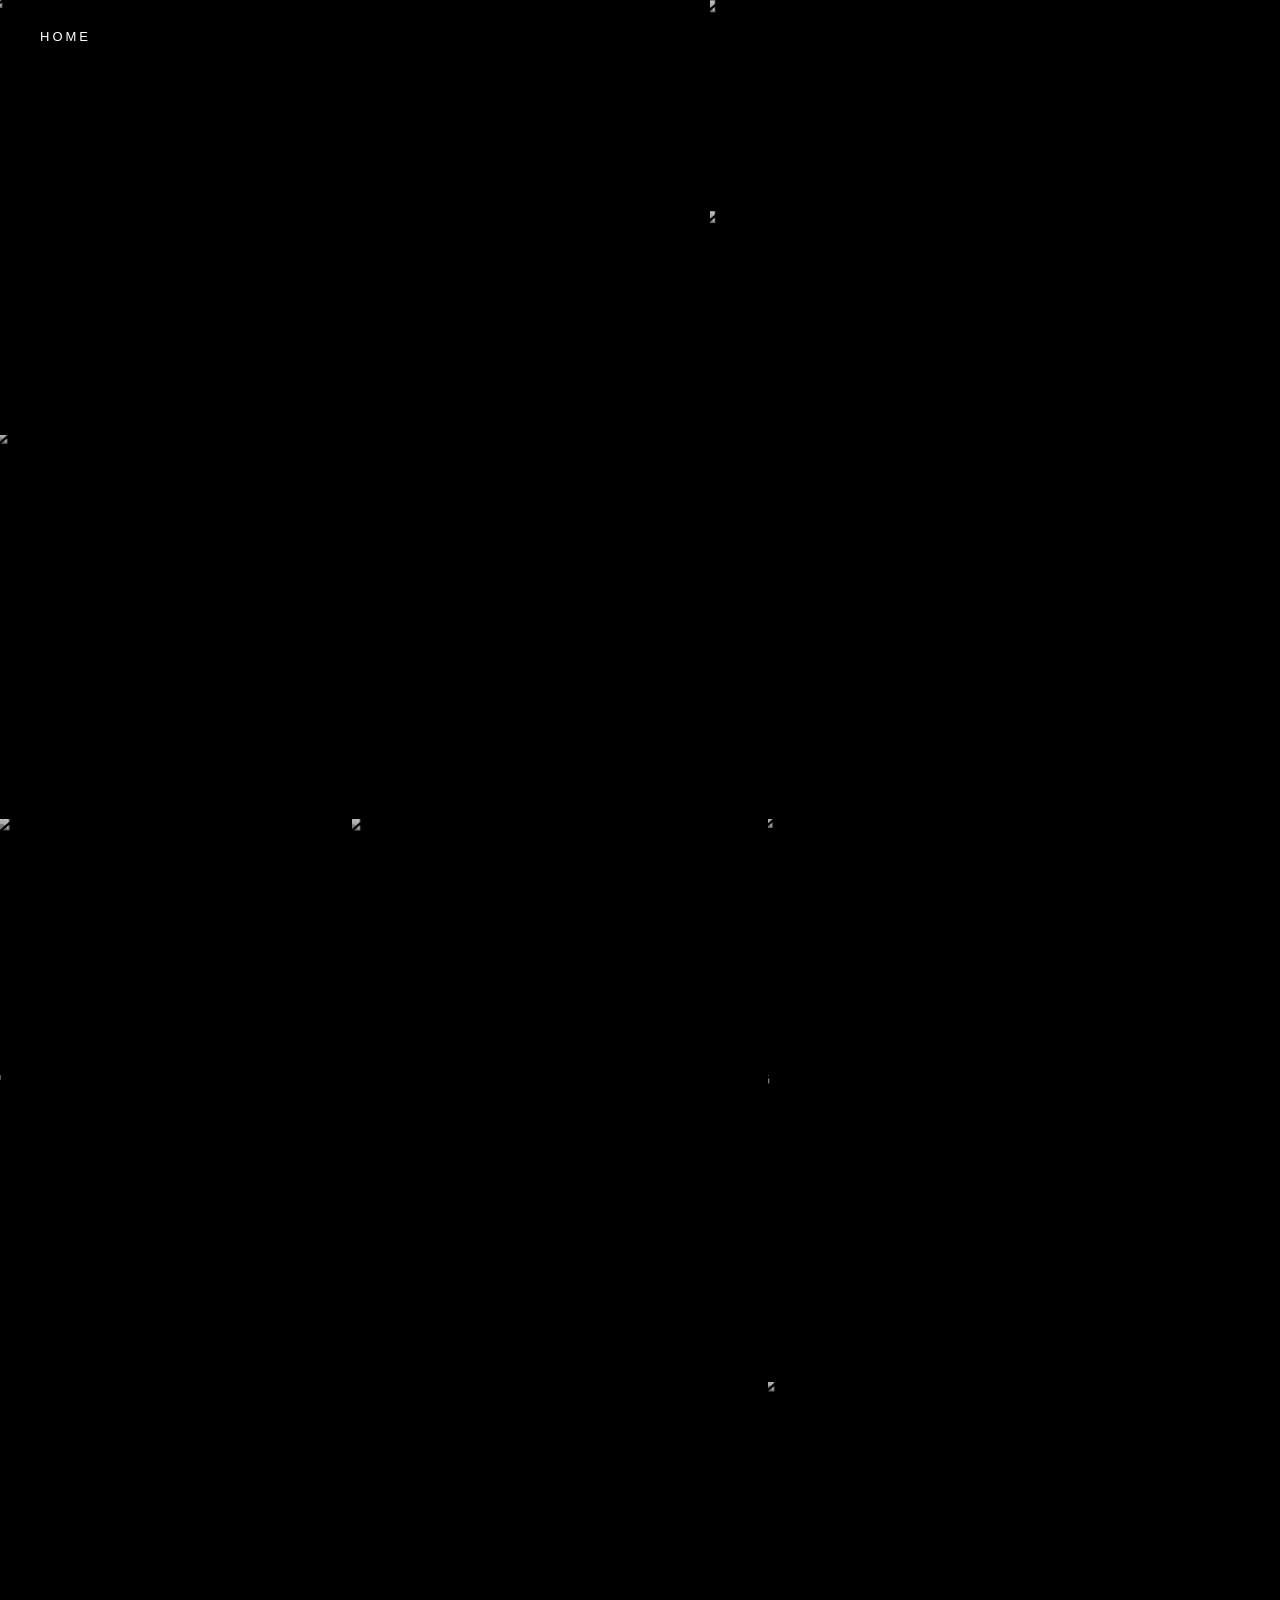
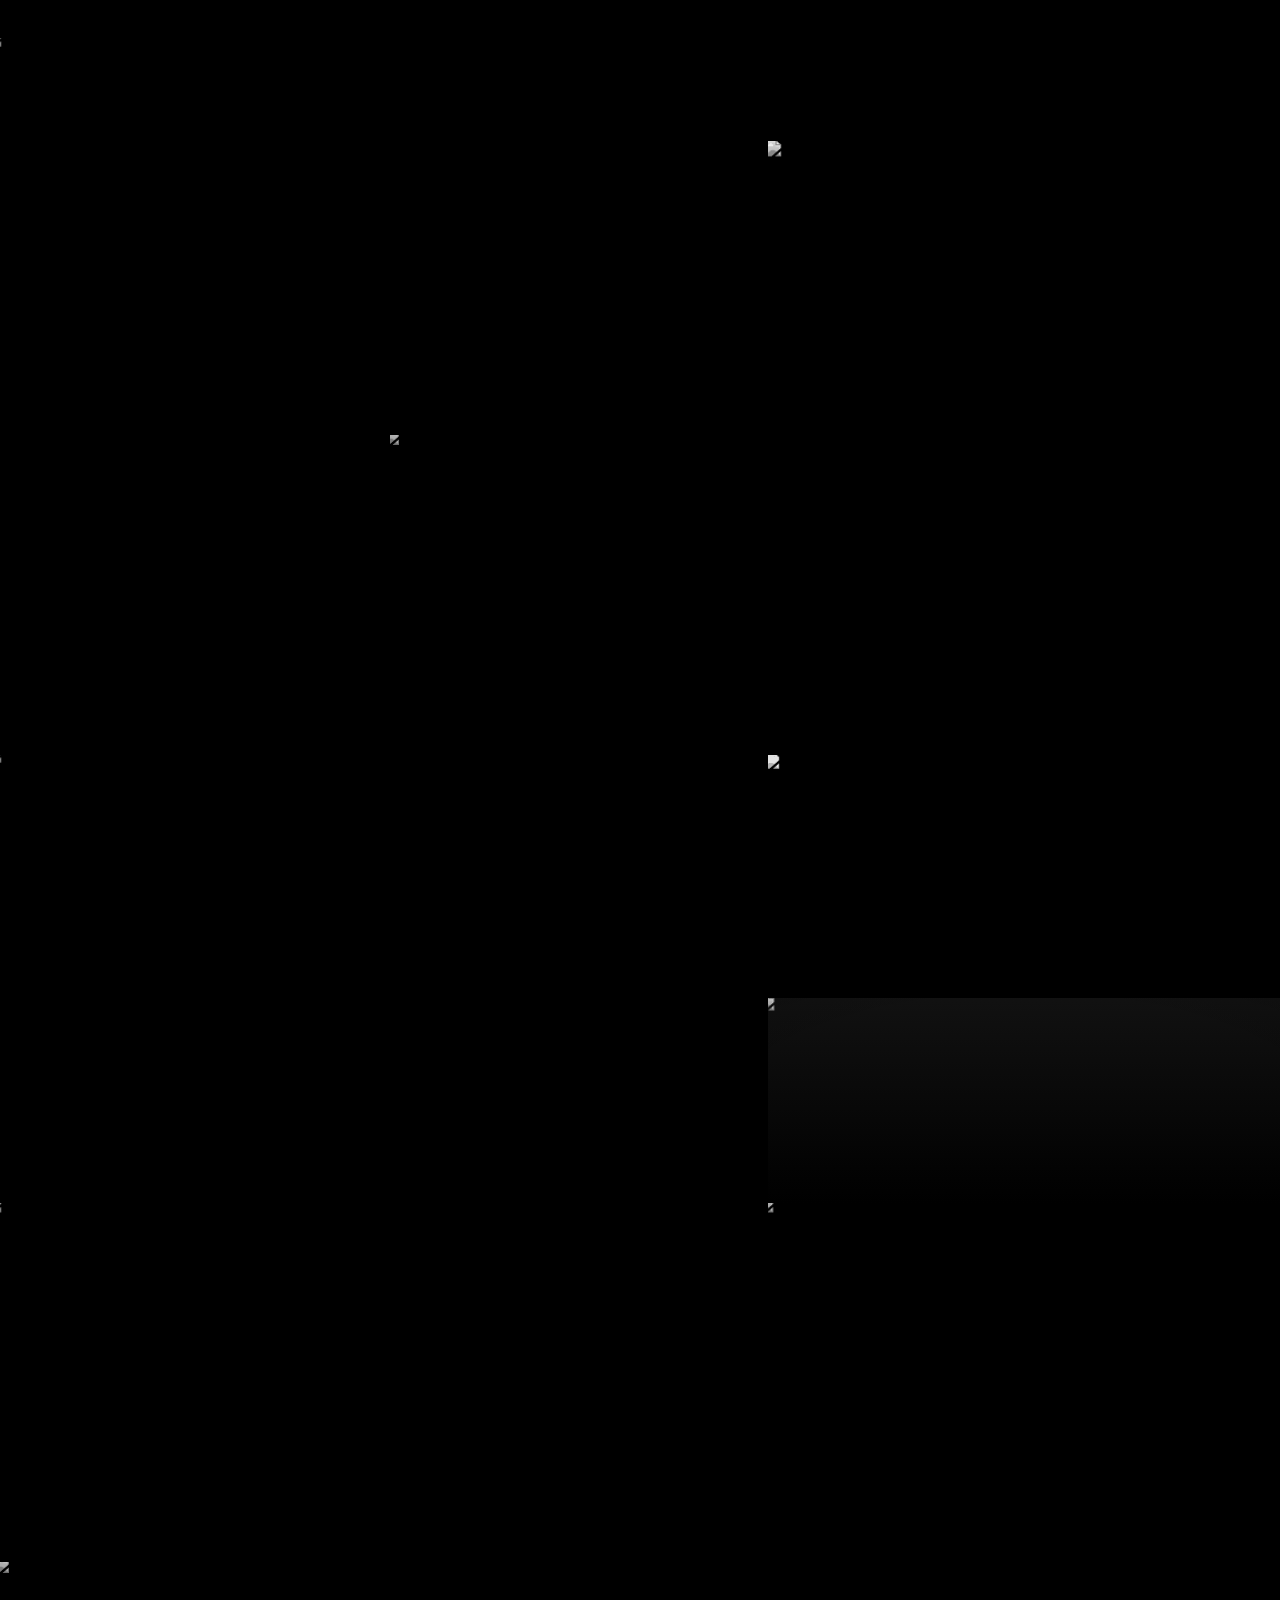
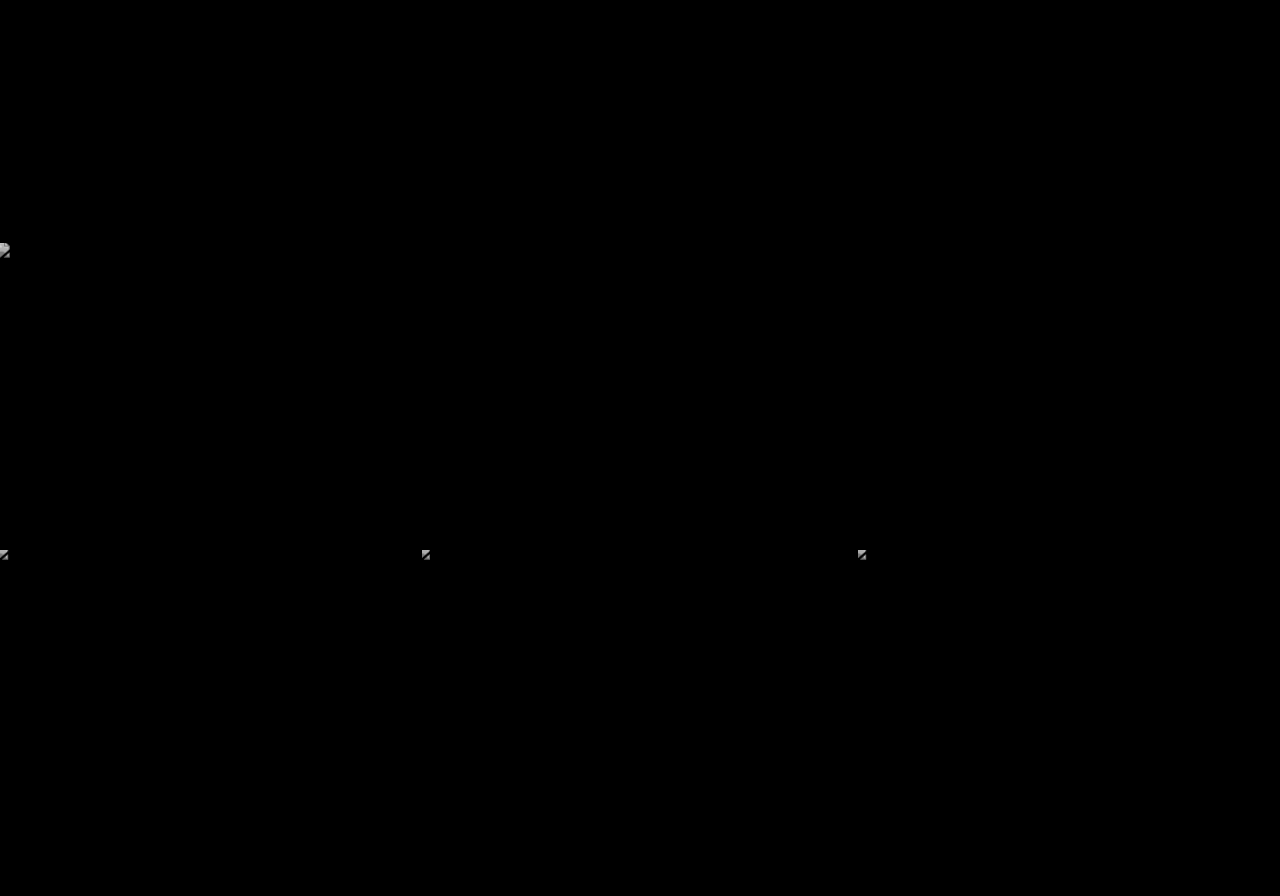
==== portfolio.html @ 078c4e45 "Add files via upload" ====
<!DOCTYPE html>
<html lang="it">

<head>

  <meta charset="UTF-8">

  <meta
    name="viewport"
    content="width=device-width, initial-scale=1.0">

  <title>Portfolio</title>

  <link
    rel="stylesheet"
    href="style.css">

</head>

<body class="portfolio fade-page">

  <!-- FADE -->

  <div class="page-fade"></div>

  <!-- LIGHT -->

  <div class="light-bloom"></div>

  <!-- BG VIDEO -->

  <video
    autoplay
    muted
    loop
    playsinline
    class="bg-ambient">

    <source
      src="bg-portfolio.mp4"
      type="video/mp4">

  </video>

  <!-- NAV -->

  <div class="nav">

    <a href="index.html">
      HOME
    </a>

  </div>

  <!-- FULLSCREEN PLAYER -->

  <div class="video-modal">

    <div class="close-video">
      ×
    </div>

    <div class="video-container">

  <iframe
    id="vimeo-player"
    src=""
    allow="autoplay; fullscreen"
    allowfullscreen>
  </iframe>

  <div class="video-credit">


  </div>

</div>
  </div>

  <!-- WALL -->

  <div class="wall">

    <!-- 01 -->

    <div
      class="video-card card-1"
      data-vimeo="1185175368">

      <img
        class="thumb"
        src="thumb5.jpg">

      <div class="overlay">

        <div class="play-btn"></div>

        <p class="title">
          MULLER I MIX GOOD
        </p>

      </div>

    </div>

    <!-- 02 -->

    <div
      class="video-card card-2"
      data-vimeo="1185164368">

      <img
        class="thumb"
        src="thumb2.jpg">

      <div class="overlay">

        <div class="play-btn"></div>

        <p class="title">
          BULGARI TBG SAGA
        </p>

      </div>

    </div>

    <!-- 03 -->

    <div
      class="video-card card-3"
      data-vimeo="1185206862">

      <img
        class="thumb"
        src="thumb9.jpg">

      <div class="overlay">

        <div class="play-btn"></div>

        <p class="title">
          CALZEDONIA LIMITED
        </p>

      </div>

    </div>

    <!-- 04 -->

    <div
      class="video-card card-4"
      data-vimeo="1185162012">

      <img
        class="thumb"
        src="thumb6.jpg">

      <div class="overlay">

        <div class="play-btn"></div>

        <p class="title">
          KINDERINI
        </p>

      </div>

    </div>

    <!-- 05 -->

    <div
      class="video-card card-5"
      data-vimeo="1185205059">

      <img
        class="thumb"
        src="thumb1.jpg">

      <div class="overlay">

        <div class="play-btn"></div>

        <p class="title">
          BULGARI OLYMPIA
        </p>

      </div>

    </div>

    <!-- 06 -->

    <div
      class="video-card card-6"
      data-vimeo="1185171024">

      <img
        class="thumb"
        src="thumb14.jpg">

      <div class="overlay">

        <div class="play-btn"></div>

        <p class="title">
          VODAFONE NETFLIX
        </p>

      </div>

    </div>

    <!-- 07 -->

    <div
      class="video-card card-7"
      data-vimeo="1185120048">

      <img
        class="thumb"
        src="thumb7.jpg">

      <div class="overlay">

        <div class="play-btn"></div>

        <p class="title">
          TOD'S YORKY
        </p>

      </div>

    </div>

    <!-- 08 -->

    <div
      class="video-card card-8"
      data-vimeo="1185173892">

      <img
        class="thumb"
        src="thumb3.jpg">

      <div class="overlay">

        <div class="play-btn"></div>

        <p class="title">
          ICE3
        </p>

      </div>

    </div>

    <!-- 09 -->

    <div
      class="video-card card-9"
      data-vimeo="1184770772">

      <img
        class="thumb"
        src="thumb11.jpg">

      <div class="overlay">

        <div class="play-btn"></div>

        <p class="title">
          BULGARI LIU WEN
        </p>

      </div>

    </div>

    <!-- 10 -->

    <div
      class="video-card card-10"
      data-vimeo="1185188072">

      <img
        class="thumb"
        src="thumb10.jpg">

      <div class="overlay">

        <div class="play-btn"></div>

        <p class="title">
          FERROLI
        </p>

      </div>

    </div>

    <!-- 11 -->

    <div
      class="video-card card-11"
      data-vimeo="1185200396">

      <img
        class="thumb"
        src="thumb4.jpg">

      <div class="overlay">

        <div class="play-btn"></div>

        <p class="title">
          LEVIS X WOOLMARK
        </p>

      </div>

    </div>
<!-- 19 -->

<div
  class="video-card card-19"
  data-vimeo="1191499614">

  <img
    class="thumb"
    src="thumb19.jpg">

  <div class="overlay">

    <div class="play-btn"></div>

    <p class="title">
      LAVAZZA ROLAND GARROS
    </p>

  </div>

</div>
    <!-- 12 -->

    <div
      class="video-card card-12"
      data-vimeo="1185202696">

      <img
        class="thumb"
        src="thumb15.jpg">

      <div class="overlay">

        <div class="play-btn"></div>

        <p class="title">
          BIRRA MORETTI SICILIANA
        </p>

      </div>

    </div>

    <!-- 13 -->

    <div
      class="video-card card-13"
      data-vimeo="1185194768">

      <img
        class="thumb"
        src="thumb12.jpg">

      <div class="overlay">

        <div class="play-btn"></div>

        <p class="title">
          VODAFONE RESIDENTIAL
        </p>

      </div>

    </div>

    <!-- 14 -->

    <div
      class="video-card card-14"
      data-vimeo="1189698431">

      <img
        class="thumb"
        src="thumb8.jpg">

      <div class="overlay">

        <div class="play-btn"></div>

        <p class="title">
          NONNO NANNI ROBIOLA
        </p>

      </div>

    </div>

    <!-- 15 -->

    <div
      class="video-card card-15"
      data-vimeo="1185191646">

      <img
        class="thumb"
        src="thumb13.jpg">

      <div class="overlay">

        <div class="play-btn"></div>

        <p class="title">
          SKY EURO 2020
        </p>

      </div>

    </div>

    <!-- 16 -->

    <div
      class="video-card card-16"
      data-vimeo="1185209198">

      <img
        class="thumb"
        src="thumb16.jpg">

      <div class="overlay">

        <div class="play-btn"></div>

        <p class="title">
          VODAFONE BUSINESS
        </p>

      </div>

    </div>

    <!-- 17 -->

<div
  class="video-card card-17"
  data-vimeo="1185211191">

  <img
    class="thumb"
    src="thumb17.jpg">

  <div class="overlay">

    <div class="play-btn"></div>

    <p class="title">
      VODAFONE ITALIAN SUMMER
    </p>

  </div>

</div>

<!-- 18 -->

<div
  class="video-card card-18"
  data-vimeo="1191221382">

  <img
    class="thumb"
    src="thumb18.jpg">

  <div class="overlay">

    <div class="play-btn"></div>

    <p class="title">
      LAVAZZA DOLCEVITA
    </p>

  </div>

</div>

<!-- 20 -->

<div
  class="video-card card-20"
  data-vimeo="1200092415">

  <img
    class="thumb"
    src="thumb26.jpg">

  <div class="overlay">

    <div class="play-btn"></div>

    <p class="title">
      VODAFONE BUSINESS ATTIVITÀ
    </p>

  </div>

</div>

<!-- 21 -->

<div
  class="video-card card-21"
  data-vimeo="1200087025">

  <img
    class="thumb"
    src="thumb21.jpg">

  <div class="overlay">

    <div class="play-btn"></div>

    <p class="title">
      TOD'S MANIFESTO
    </p>

  </div>

</div>

<!-- 22 -->

<div
  class="video-card card-22"
  data-vimeo="1200085600">

  <img
    class="thumb"
    src="thumb22.jpg">

  <div class="overlay">

    <div class="play-btn"></div>

    <p class="title">
      DELICHOC CLASSIC
    </p>

  </div>

</div>

<!-- 23 -->

<div
  class="video-card card-23"
  data-vimeo="1200077693">

  <img
    class="thumb"
    src="thumb23.jpg">

  <div class="overlay">

    <div class="play-btn"></div>

    <p class="title">
      VIVA FOREVER
    </p>

  </div>

</div>

<!-- 24 -->

<div
  class="video-card card-24"
  data-vimeo="1200073229">

  <img
    class="thumb"
    src="thumb20.jpg">

  <div class="overlay">

    <div class="play-btn"></div>

    <p class="title">
      FERRARELLE ALLELUIA
    </p>

  </div>

</div>

<!-- 25 -->

<div
  class="video-card card-25"
  data-vimeo="1200088442">

  <img
    class="thumb"
    src="thumb25.jpg">

  <div class="overlay">

    <div class="play-btn"></div>

    <p class="title">
      CARREFOUR PLAYMOBIL
    </p>

  </div>

</div>

<!-- 26 -->

<div
  class="video-card card-26"
  data-vimeo="1200081562">

  <img
    class="thumb"
    src="thumb24.jpg">

  <div class="overlay">

    <div class="play-btn"></div>

    <p class="title">
      SUPRADYN DIFESE 50+
    </p>

  </div>

</div>

<!-- 27 -->

<div
  class="video-card card-27"
  data-vimeo="1200079544">

  <img
    class="thumb"
    src="thumb27.jpg">

  <div class="overlay">

    <div class="play-btn"></div>

    <p class="title">
      EHRMANN GRAND DESSERT
    </p>

  </div>

</div>

</div>
  <script>

    document.addEventListener('mousemove', e => {

      document.documentElement.style.setProperty(
        '--x',
        e.clientX + 'px'
      );

      document.documentElement.style.setProperty(
        '--y',
        e.clientY + 'px'
      );

    });

    const cards =
      document.querySelectorAll('.video-card[data-vimeo]');

    const modal =
      document.querySelector('.video-modal');

    const iframe =
      document.getElementById('vimeo-player');

    const closeBtn =
      document.querySelector('.close-video');
    
      const credit =
  document.querySelector('.video-credit');

    cards.forEach(card => {
card.addEventListener('touchstart', () => {

  cards.forEach(c =>
    c.classList.remove('active')
  );

  card.classList.add('active');

});
      card.addEventListener('click', () => {

        const id =
          card.dataset.vimeo;
          
 credit.classList.remove('credit-black');
  if(id === '1185175368'){

credit.innerHTML = `   DIRECTOR: FEDERICO MAZZARISI<br>
  AGENCY: RED<br>
  PRODUCTION: AKITA
  `;

}

if(id === '1185164368'){

credit.innerHTML = `   DIRECTOR: LORENZO CISI<br>
  AGENCY: ATOMO MANAGEMENT<br>
  PRODUCTION: ATOMO MANAGEMENT
  `;

}

if(id === '1185206862'){

credit.innerHTML = `   PRODUCTION: CALZEDONIA
  `;

}

if(id === '1185162012'){

credit.innerHTML = `   DIRECTOR: BEN LIAM JONES<br>
  AGENCY: PUBLIREGIA<br>
  PRODUCTION: AKITA
  `;

}

if(id === '1185205059'){
credit.classList.add('credit-black');
credit.innerHTML = `   DIRECTOR: BRUNO + NICO<br>
  AGENCY: ATOMO MANAGEMENT<br>
  PRODUCTION: ATOMO MANAGEMENT
  `;

}

if(id === '1185171024'){

credit.innerHTML = `   DIRECTOR: CARLO ARTURO SIGON<br>
  AGENCY: M&C SAATCHI<br>
  PRODUCTION: AKITA
  `;

}

if(id === '1185120048'){
credit.classList.add('credit-black');
credit.innerHTML = `   DIRECTOR: CESARE CICARDINI<br>
  PRODUCTION: TWIN STUDIO
  `;

}

if(id === '1185173892'){

credit.innerHTML = `   DIRECTOR: ROBERTO BATTAGLIA<br>
  AGENCY: BATTAGLIA CAMPORA CREATIVE STUDIO
  `;

}

if(id === '1184770772'){

credit.innerHTML = `   DIRECTOR: BRUNO + NICO<br>
  AGENCY: ATOMO MANAGEMENT<br>
  PRODUCTION: ATOMO MANAGEMENT
  `;

}

if(id === '1185188072'){

credit.innerHTML = `   DIRECTOR: ALESSIO FAVA<br>
  AGENCY: DLVBBDO<br>
  PRODUCTION: FILMASTER
  `;

}

if(id === '1185200396'){

credit.innerHTML = `   AGENCY: ATOMO MANAGEMENT<br>
  PRODUCTION: ATOMO MANAGEMENT
  `;

}

if(id === '1191499614'){

credit.innerHTML = `   AGENCY: FREEDA MEDIA
  `;

}

if(id === '1185202696'){

credit.innerHTML = `   DIRECTOR: VESA MANNINEN<br>
  AGENCY: ARMANDO TESTA<br>
  PRODUCTION: THE FAMILY
  `;

}

if(id === '1185194768'){

credit.innerHTML = `   DIRECTOR: TOMMASO BERTÈ<br>
  AGENCY: DLV BBDO<br>
  PRODUCTION: AKITA
  `;

}

if(id === '1189698431'){

credit.innerHTML = `   DIRECTOR: ES POIRE<br>
  AGENCY: RED<br>
  PRODUCTION: HAIBUN
  `;

}

if(id === '1185191646'){
credit.classList.add('credit-black');
credit.innerHTML = `   DIRECTOR: LUCA LUCINI<br>
  AGENCY: SKY<br>
  PRODUCTION: AKITA
  `;

}

if(id === '1185209198'){

credit.innerHTML = `   DIRECTOR: JACOPO CARAPELLI<br>
  AGENCY: WPP<br>
  PRODUCTION: FILMASTER
  `;

}

if(id === '1185211191'){

credit.innerHTML = `   DIRECTOR: CARLO ARTURO SIGON<br>
  AGENCY: M&C SAATCHI<br>
  PRODUCTION: AKITA
  `;

}

if(id === '1191221382'){

credit.innerHTML = `   AGENCY: FREEDA MEDIA
  `;

}

if(id === '1200092415'){

credit.innerHTML = `   DIRECTOR: CARLO A. SIGON<br>
  AGENCY: MCSAATCHI<br>
  PRODUCTION: AKITA FILM
  `;

}

if(id === '1200087025'){
credit.classList.add('credit-black');
credit.innerHTML = `   AGENCY: FREEDA MEDIA
  `;

}

if(id === '1200085600'){

credit.innerHTML = `   PRODUCTION: 360FX
  `;

}

if(id === '1200077693'){

credit.innerHTML = `   DIRECTOR: GIADA CEOTTO<br>
  PRODUCTION: 360FX
  `;

}

if(id === '1200081562'){

credit.innerHTML = `   DIRECTOR: VITTORIO BONAFFINI<br>
  PRODUCTION: GOENLANDIA GROUP
  `;

}

if(id === '1200088442'){

credit.innerHTML = `   PRODUCTION: AKITA
  `;

}

if(id === '1200073229'){

credit.innerHTML = `   DIRECTOR: GIUSEPPE CAPOTONDI<br>
  AGENCY: LEO BURNETT<br>
  PRODUCTION: THINK CATTLEYA
  `;

}

if(id === '1200079544'){

credit.innerHTML = `   DIRECTOR: PAOLO TONOLI<br>
  AGENCY: SERVICEPLAN CAMPAIGN 3<br>
  PRODUCTION: IT'S US
  `;

}


        iframe.src =
          `https://player.vimeo.com/video/${id}?autoplay=1&autopause=0&muted=0&title=0&byline=0&portrait=0&controls=1`;

        modal.classList.add('active');

credit.classList.add('show');

setTimeout(() => {

  credit.classList.remove('show');

}, 4500);

document.body.style.overflow =
  'hidden';

      });

    });

    closeBtn.addEventListener('click', () => {

      modal.classList.remove('active');

      iframe.src = '';

      document.body.style.overflow = '';

    });

    document.addEventListener('keydown', e => {

      if(e.key === 'Escape'){

        modal.classList.remove('active');

        iframe.src = '';

        document.body.style.overflow = '';

      }

    });

    /* PAGE FADE */

    const fade =
      document.querySelector('.page-fade');

    const links =
      document.querySelectorAll('a[href]');

    links.forEach(link => {

      link.addEventListener('click', e => {

        const href =
          link.getAttribute('href');

        if(
          href.startsWith('#') ||
          href.startsWith('mailto:') ||
          href.startsWith('http')
        ){
          return;
        }

        e.preventDefault();

        fade.classList.add('active');

        setTimeout(() => {

          window.location.href = href;

        }, 220);

      });

    });

  </script>

</body>

</html>
---- style.css ----
*{
  margin:0;
  padding:0;
  box-sizing:border-box;
}

html,
body{
  width:100%;
  overflow-x:hidden;
  background:#000;
  font-family:Helvetica,Arial,sans-serif;
  color:#fff;
}

/* ================================================= */
/* PAGE TRANSITION */
/* ================================================= */

.page-fade{
  position:fixed;
  inset:0;

  background:rgba(0,0,0,.18);

  backdrop-filter:blur(12px);

  z-index:999999;

  pointer-events:none;

  opacity:0;
  visibility:hidden;

  transition:
    opacity .42s cubic-bezier(.7,0,.3,1),
    visibility .42s ease,
    backdrop-filter .42s ease;
}

.page-fade.active{

  opacity:1;

  visibility:visible;

  backdrop-filter:blur(18px);
}

.fade-page{
  animation:
    fadePageIn .7s cubic-bezier(.16,.84,.24,1);
}

@keyframes fadePageIn{

  0%{
    opacity:0;
    filter:blur(8px);
  }

  100%{
    opacity:1;
    filter:blur(0);
  }

}

/* ================================================= */
/* HOME */
/* ================================================= */

body.home{
  width:100vw;
  height:100vh;
  overflow:hidden;
  background:#000;
}

.home-video{
  position:fixed;
  inset:0;

  width:100%;
  height:100%;

  object-fit:cover;

  z-index:0;
}

.home-overlay{
  position:fixed;
  inset:0;

  background:rgba(0,0,0,.08);

  z-index:1;
}

.sound-toggle{

  position:fixed;

  bottom:28px;
  left:34px;

  z-index:30;

  background:#000;

  color:#fff;

  font-size:13px;

  letter-spacing:3px;

  text-transform:uppercase;

  padding:2px 4px 1px 6px;

  cursor:pointer;

  user-select:none;

  transition:
    background .22s ease,
    color .22s ease;
}

.sound-toggle:hover{

  background:#fff;

  color:#000;
}

/* ================================================= */
/* MENU */
/* ================================================= */

.home-menu{
  position:fixed;

  top:40px;
  right:50px;

  z-index:20;

  display:flex;
  gap:30px;
}

.home-menu a{

  color:#fff;

  text-decoration:none;

  font-size:13px;

  letter-spacing:3px;

  text-transform:uppercase;

  opacity:.92;

  background:#000;

  padding:
    2px 4px 1px 6px;

  line-height:1;

  display:flex;
  align-items:center;
  justify-content:center;

  transition:
    background .22s ease,
    color .22s ease,
    opacity .22s ease,
    transform .22s ease;
}

.home-menu a:hover{

  opacity:1;

  background:#fff;

  color:#000;
}

/* ================================================= */
/* PORTFOLIO */
/* ================================================= */

body.portfolio{
  background:#000;
  overflow-x:hidden;
}

/* ================================================= */
/* BACKGROUND */
/* ================================================= */

.bg-ambient{
  position:fixed;
  inset:0;

  width:100%;
  height:100%;

  object-fit:cover;

  opacity:.18;

  filter:
    brightness(.35)
    saturate(.7);

  z-index:0;

  pointer-events:none;
}

.light-bloom{
  position:fixed;
  inset:0;

  pointer-events:none;

  z-index:1;

  background:
    radial-gradient(
      circle at var(--x,50%) var(--y,50%),
      rgba(255,255,255,.035),
      transparent 22%
    );
}

/* ================================================= */
/* NAV */
/* ================================================= */

.nav{
  position:fixed;

  top:28px;
  left:34px;

  z-index:100;
}

.nav a{

  color:#fff;

  text-decoration:none;

  font-size:13px;

  letter-spacing:3px;

  background:#000;

  padding:
    2px 4px 1px 6px;

  line-height:1;

  display:flex;
  align-items:center;
  justify-content:center;

  transition:
    background .22s ease,
    color .22s ease;
}

.nav a:hover{

  background:#fff;

  color:#000;
}

/* ================================================= */
/* WALL */
/* ================================================= */

.wall{
  position:relative;

  width:100vw;

  height:320vw;

  overflow:hidden;

  background:#000;

  z-index:5;
}

/* ================================================= */
/* VIDEO CARD */
/* ================================================= */

.video-card{
  position:absolute;

  overflow:hidden;

  background:#000;

  cursor:pointer;

  transform:translateZ(0);

  backface-visibility:hidden;
}

.thumb{
  position:absolute;

  inset:-2px;

  width:calc(100% + 4px);
  height:calc(100% + 4px);

  object-fit:cover;

  object-position:center center;

  transform:scale(1.04);

  filter:
    grayscale(100%)
    brightness(.92);

  transition:
    transform 1.15s cubic-bezier(.2,.8,.2,1),
    filter .6s ease;
}

/* ================================================= */
/* CUSTOM THUMB POSITIONS */
/* ================================================= */

.card-6 .thumb,
.card-7 .thumb{
  object-position:center 22%;
}

.card-15 .thumb{
  object-position:center center;

  filter:
    grayscale(100%)
    brightness(1.02);
}

.card-16 .thumb{

  object-position:center top;

  transform:scale(1.02);

  filter:
    grayscale(100%)
    brightness(1.32)
    contrast(1.1);
}
.card-15 .thumb{

  transform:scale(1.08);

  object-position:center top;
}
.card-19 .thumb{

  inset:0;

  width:100%;

  height:100%;

  object-fit:cover;

  object-position:center top;

  transform:scale(1.02);

  filter:
    grayscale(100%)
    brightness(.92);
}

.card-24 .thumb{
  object-position:center top;
  transform:scale(1.01);
}

/* ================================================= */
/* HOVER */
/* ================================================= */

.video-card:hover .thumb{

  transform:scale(1.11);

  filter:
    grayscale(0%)
    brightness(1.05)
    contrast(1.02);
}

.card-16:hover .thumb{

  transform:scale(1.06);

  filter:
    grayscale(0%)
    brightness(1.28)
    contrast(1.1);
}

/* ================================================= */
/* EDGE BLEND */
/* ================================================= */

.video-card::after{
  content:"";

  position:absolute;
  inset:0;

  background:
    radial-gradient(
      ellipse at center,
      transparent 64%,
      rgba(0,0,0,.05) 84%,
      rgba(0,0,0,.12) 100%
    );

  pointer-events:none;

  z-index:2;
}
.card-19::after{
  display:none;
}

/* ================================================= */
/* OVERLAY */
/* ================================================= */

.overlay{
  position:absolute;
  inset:0;

  display:flex;
  flex-direction:column;
  justify-content:center;
  align-items:center;

  background:rgba(0,0,0,.08);

  opacity:0;

  transition:opacity .25s ease;

  z-index:3;
}

.video-card:hover .overlay{
  opacity:1;
}

/* ================================================= */
/* PLAY BUTTON */
/* ================================================= */

.play-btn{
  width:56px;
  height:56px;

  border:1.2px solid rgba(255,255,255,.9);

  border-radius:50%;

  position:relative;
}

.play-btn::after{
  content:"";

  position:absolute;

  left:22px;
  top:17px;

  border-left:14px solid #fff;
  border-top:9px solid transparent;
  border-bottom:9px solid transparent;
}

/* ================================================= */
/* TITLES */
/* ================================================= */

.title{

  margin-top:12px;

  font-size:12px;

  font-weight:900;

  letter-spacing:3px;

  text-transform:uppercase;

  text-align:center;

  color:#fff;

  background:#000;

  padding:
    2px 4px 1px 6px;

  display:inline-flex;

  align-items:center;
  justify-content:center;

  width:auto;
  max-width:92%;

  line-height:1;

  box-shadow:
    0 0 10px rgba(0,0,0,.25);

  text-shadow:
    0 0 10px rgba(0,0,0,.85),
    0 0 20px rgba(0,0,0,.7);

  opacity:0;

  transform:translateY(10px);

  transition:
    background .22s ease,
    color .22s ease,
    opacity .22s ease,
    transform .22s ease;
}

.video-card:hover .title{

  opacity:1;

  transform:translateY(0);
}

/* NEGATIVE SOLO SU HOVER DIRETTO */

.title:hover{

  background:#fff;

  color:#000;

  box-shadow:
    0 0 18px rgba(255,255,255,.18);
}

.active-coming{
  background:
    linear-gradient(
      180deg,
      rgba(18,18,18,.96),
      rgba(0,0,0,1)
    );
}

.always-visible{
  opacity:1 !important;
  transform:none !important;
}

/* ================================================= */
/* WALL LAYOUT */
/* ================================================= */

.card-1{
  top:0;
  left:0;
  width:56vw;
  height:34vw;
}

.card-2{
  top:0;
  left:55.5vw;
  width:44.5vw;
  height:17vw;
}

.card-3{
  top:16.5vw;
  left:55.5vw;
  width:44.5vw;
  height:18vw;
}

.card-4{
  top:34vw;
  left:0;
  width:36vw;
  height:31vw;
}

.card-5{
  top:34vw;
  left:35.5vw;
  width:64.5vw;
  height:31vw;
}

.card-6{
  top:64vw;
  left:0;
  width:28vw;
  height:21vw;
}

.card-7{
  top:84vw;
  left:0;

  width:62vw;
  height:46vw;
}

.card-8{
  top:64vw;
  left:60vw;
  width:47vw;
  height:30vw;
}

.card-9{
  top:84vw;
  left:60vw;

  width:60vw;
  height:32vw;
}

.card-10{
  top:64vw;
  left:27.5vw;

  width:32.5vw;
  height:20vw;
}

.card-11{

  top:108vw;

  left:60vw;

  width:40vw;

  height:28vw;
}

.card-19{

  top:136vw;

  left:60vw;

  width:40vw;

  height:23vw;
}
.card-12{
  top:156vw;
  left:0;

  width:31vw;
  height:29vw;
}

.card-13{
  top:128vw;
  left:0;

  width:60vw;
  height:31vw;
}

.card-14{
  top:159vw;
  left:30.5vw;
  width:30vw;
  height:26vw;
}

.card-15{
  top:159vw;
  left:60vw;
  width:40vw;
  height:26vw;
}

.card-16{
  top:184vw;
  left:60vw;
  width:40vw;
  height:20vw;
}

.card-17{
  top:184vw;
  left:0;
  width:60vw;
  height:35vw;
}

.card-18{
  top:203vw;
  left:60vw;
  width:40vw;
  height:16vw;

  background:
    linear-gradient(
      180deg,
      rgba(18,18,18,.96),
      rgba(0,0,0,1)
    );

  display:flex;
  justify-content:center;
  align-items:center;
}
.card-18{
  top:203vw;
  left:60vw;
  width:40vw;
  height:16vw;

  background:
    linear-gradient(
      180deg,
      rgba(18,18,18,.96),
      rgba(0,0,0,1)
    );

  display:flex;
  justify-content:center;
  align-items:center;
}

/* ================================================= */
/* NEW WALL */
/* ================================================= */

.card-20{
  top:219vw;
  left:0;
  width:60vw;
  height:28vw;
}

.card-21{
  top:219vw;
  left:60vw;
  width:44vw;
  height:28vw;
}

.card-22{
  top:247vw;
  left:0;
  width:30vw;
  height:22vw;
}

.card-23{
  top:247vw;
  left:30vw;
  width:70vw;
  height:22vw;
}

.card-24{
  top:269vw;
  left:0;
  width:100vw;
  height:24vw;
}

.card-25{
  top:293vw;
  left:0;
  width:33vw;
  height:27vw;
}

.card-26{
  top:293vw;
  left:33vw;
  width:34vw;
  height:27vw;
}

.card-27{
  top:293vw;
  left:67vw;
  width:33vw;
  height:27vw;
}
.video-credit{

  position:absolute;

  left:30px;
  top:30px;

  z-index:100000;

  color:#fff;

  font-size:11px;

  line-height:1.6;

  letter-spacing:2px;

  text-transform:uppercase;


  opacity:0;

  transition:opacity 1.5s ease;

  pointer-events:none;
}

.video-credit.show{
  opacity:1;
}
/* ================================================= */
/* VIDEO MODAL */
/* ================================================= */

.video-modal{
  position:fixed;
  inset:0;

  width:100vw;
  height:100vh;

  background:#000;

  z-index:99999;

  opacity:0;
  visibility:hidden;

  transition:
    opacity .45s ease,
    visibility .45s ease;
}

.video-modal.active{
  opacity:1;
  visibility:visible;
}

.video-container{
  position:absolute;
  inset:0;

  width:100%;
  height:100%;
}

.video-container iframe{
  position:absolute;
  inset:0;

  width:100vw;
  height:100vh;

  border:none;

  display:block;
}

/* ================================================= */
/* CLOSE */
/* ================================================= */

.close-video{
  position:fixed;

  top:28px;
  right:60px;

  z-index:100000;

  color:white;

  font-size:42px;

  line-height:1;

  cursor:pointer;

  opacity:.75;

  transition:
    opacity .25s ease,
    transform .25s ease;
}

.close-video:hover{
  opacity:1;
  transform:scale(1.08);
}

/* ================================================= */
/* MOBILE */
/* ================================================= */
@media(max-width:900px){

  .wall{

    position:relative;

    width:100vw;

    height:auto;

    display:grid;

    grid-template-columns:1fr 1fr;

    gap:0;

    background:#000;
  }

  .video-card{

    position:relative !important;

    top:auto !important;
    left:auto !important;

    width:100% !important;

    height:50vw !important;
  }
  .card-27{
  grid-column:1 / 3;
  height:60vw !important;
}

 .overlay{
  opacity:0;
  transition:opacity .25s ease;
}

.video-card.active .overlay{
  opacity:1;
}

  .play-btn{
    display:none;
  }

  .title{

    opacity:1;

    transform:none;

    font-size:10px;

    letter-spacing:2px;
  }

}
/* ================================================= */
/* CONTACT */
/* ================================================= */

body.contact{
  width:100vw;
  height:100vh;

  overflow:hidden;

  background:#000;
}

.contact-wrapper{
  position:relative;

  z-index:10;

  width:100%;
  height:100vh;

  display:flex;

  flex-direction:column;

  justify-content:center;

  align-items:center;

  gap:34px;

  padding:40px;
}

.contact-block{
  display:flex;

  flex-direction:column;

  align-items:center;

  gap:12px;
}

.contact-label{

  background:#000;

  color:#fff;

  font-size:15px;

  font-weight:900;

  letter-spacing:3px;

  text-transform:uppercase;

  padding:
    2px 4px 1px 6px;

  transition:
    background .22s ease,
    color .22s ease;
}

.contact-value{

  color:#fff;

  text-decoration:none;

  font-size:12px;

  letter-spacing:2px;

  background:#000;

  padding:
    2px 4px 1px 6px;

  transition:
    background .22s ease,
    color .22s ease;
}

.contact-label:hover,
.contact-value:hover{

  background:#fff;

  color:#000;
}

.video-credit.credit-black{

  color:#000;

}

.desktop-video{
  display:block;
}

.mobile-video{
  display:none;
}

@media(max-width:900px){

  .desktop-video{
    display:none;
  }

  .mobile-video{
    display:block;
  }

}
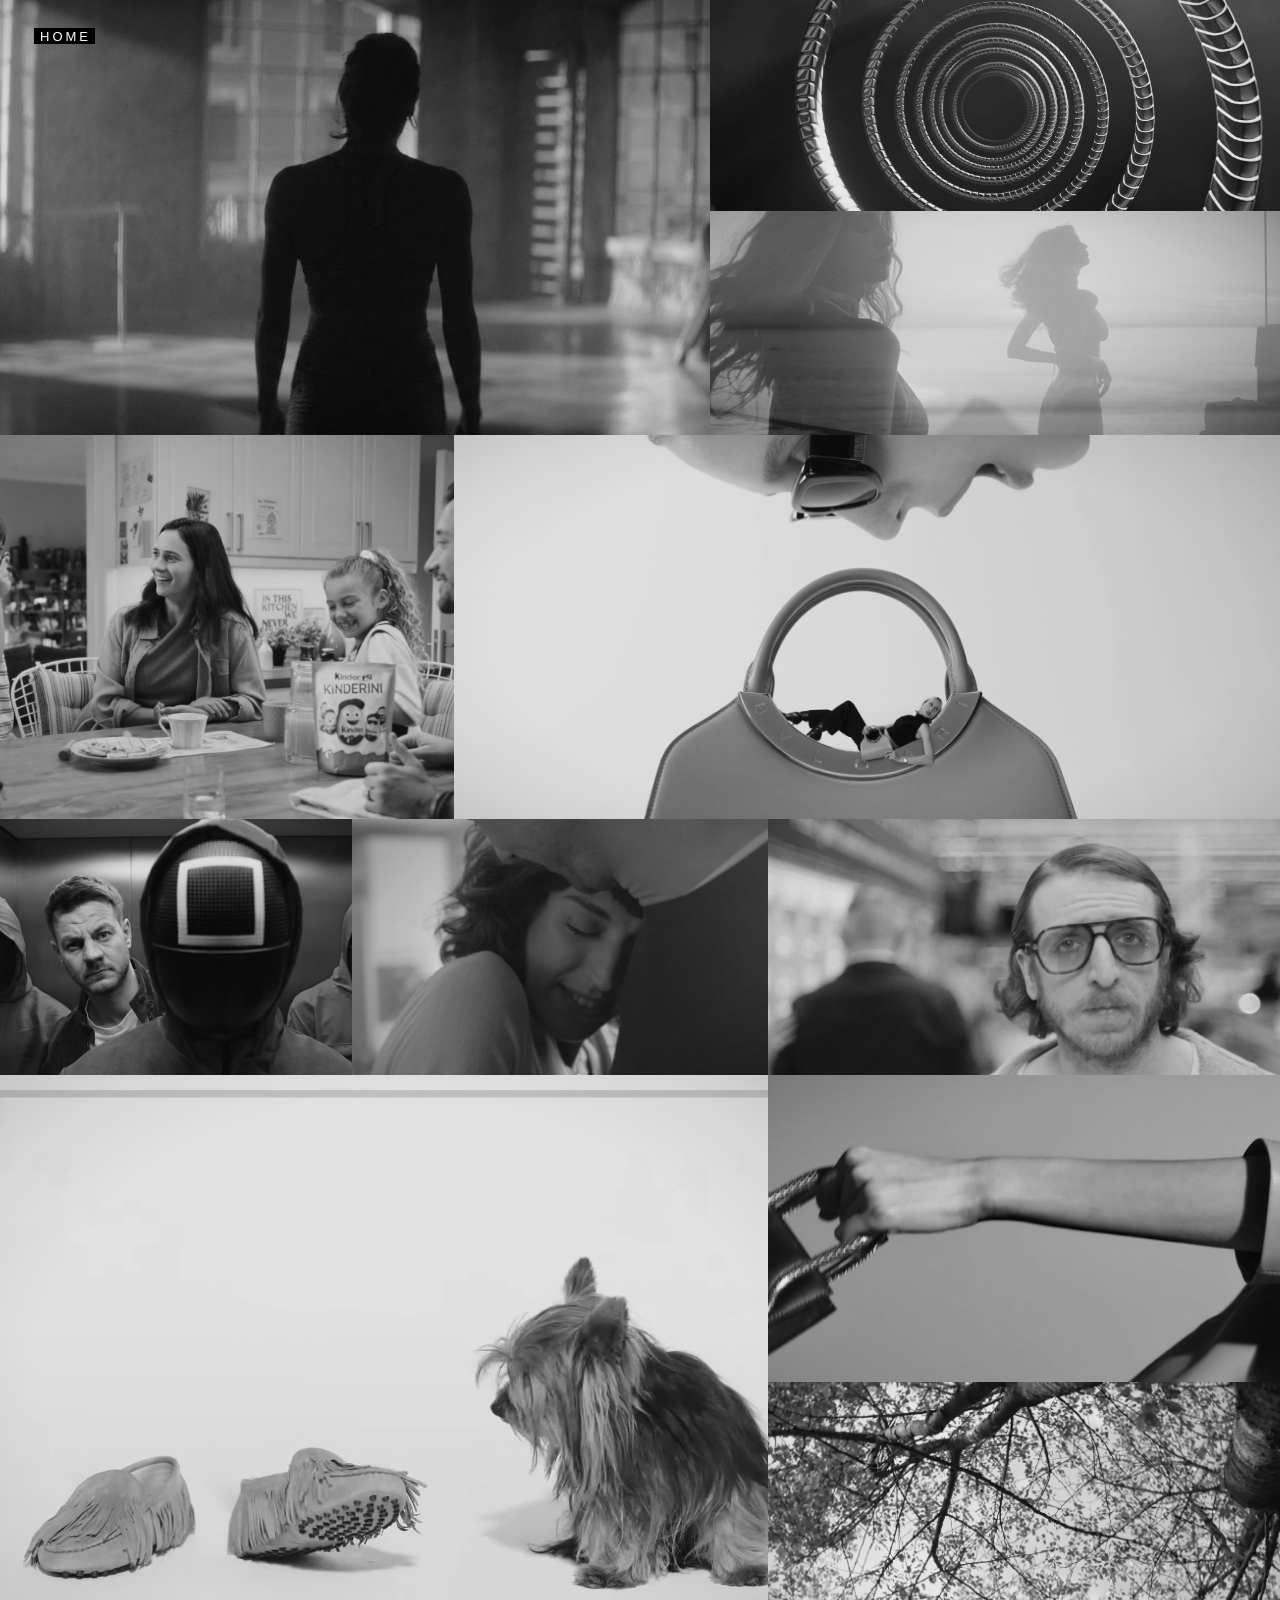
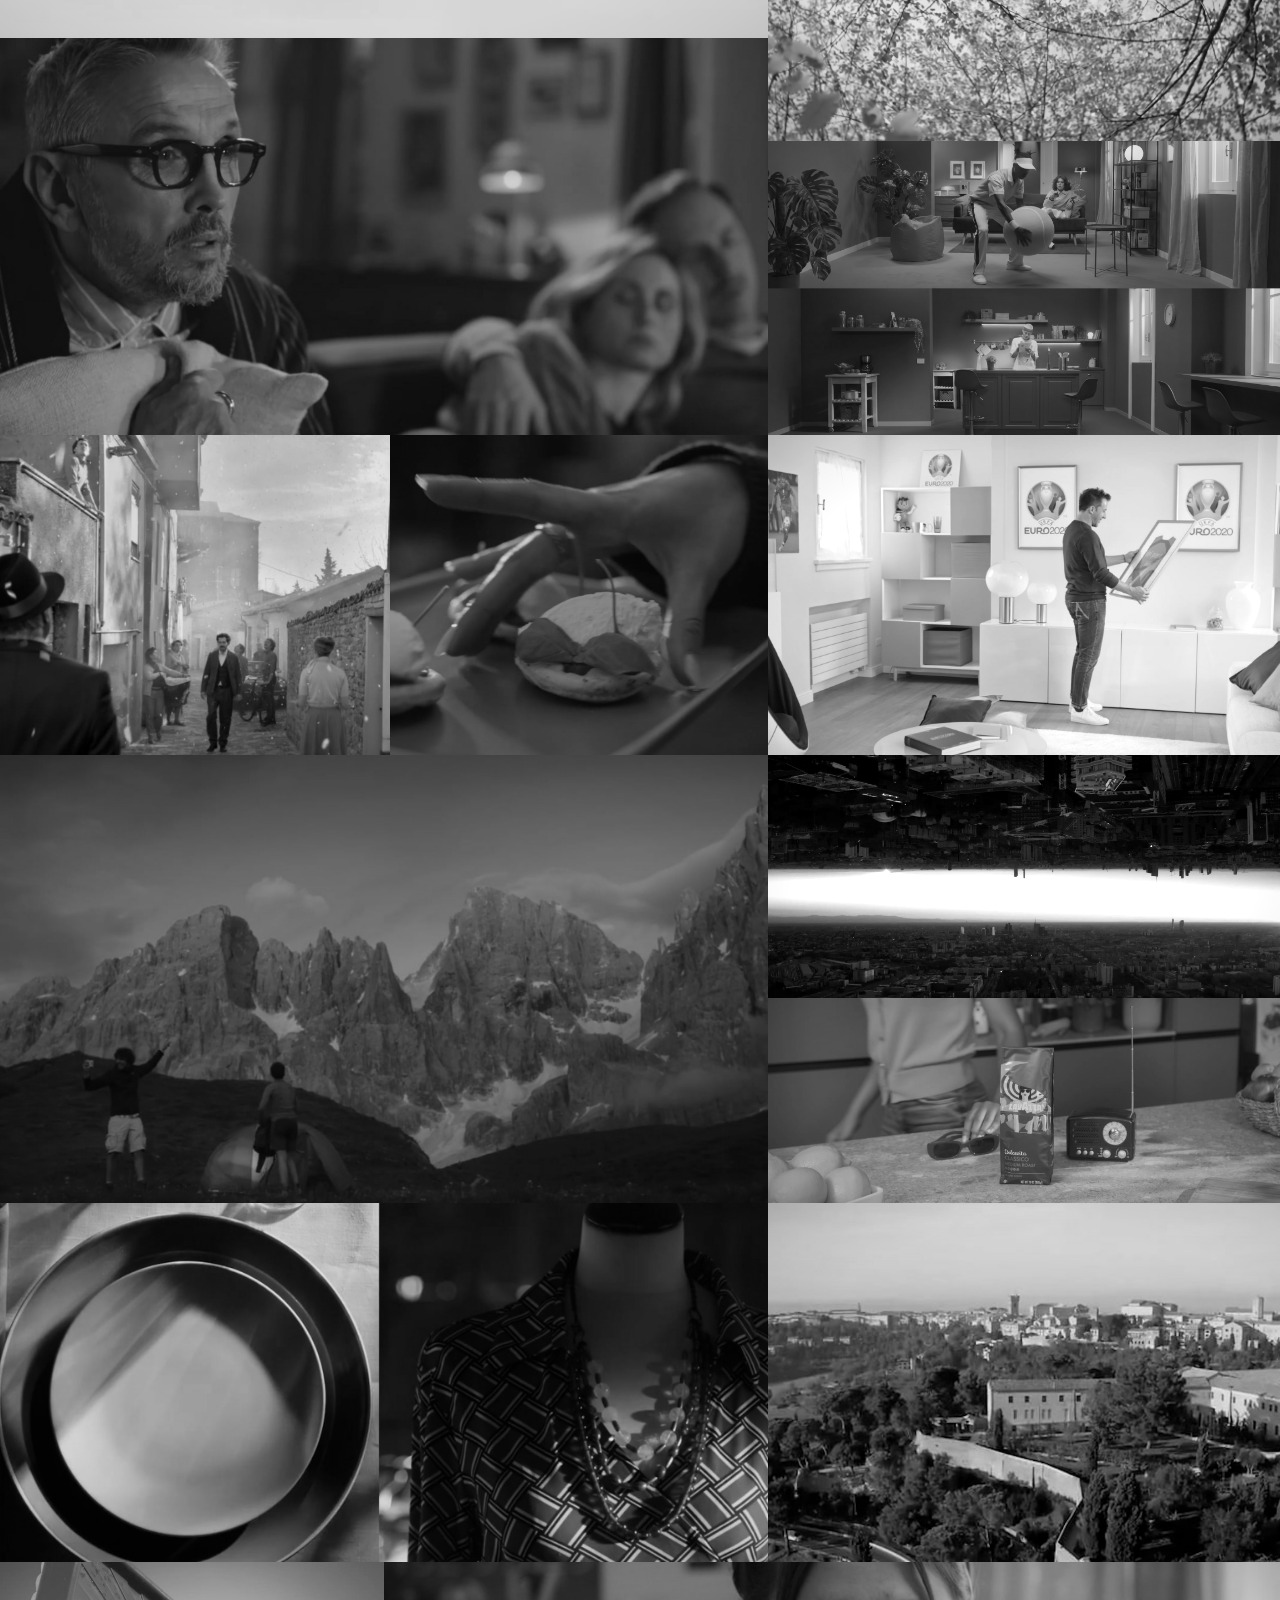
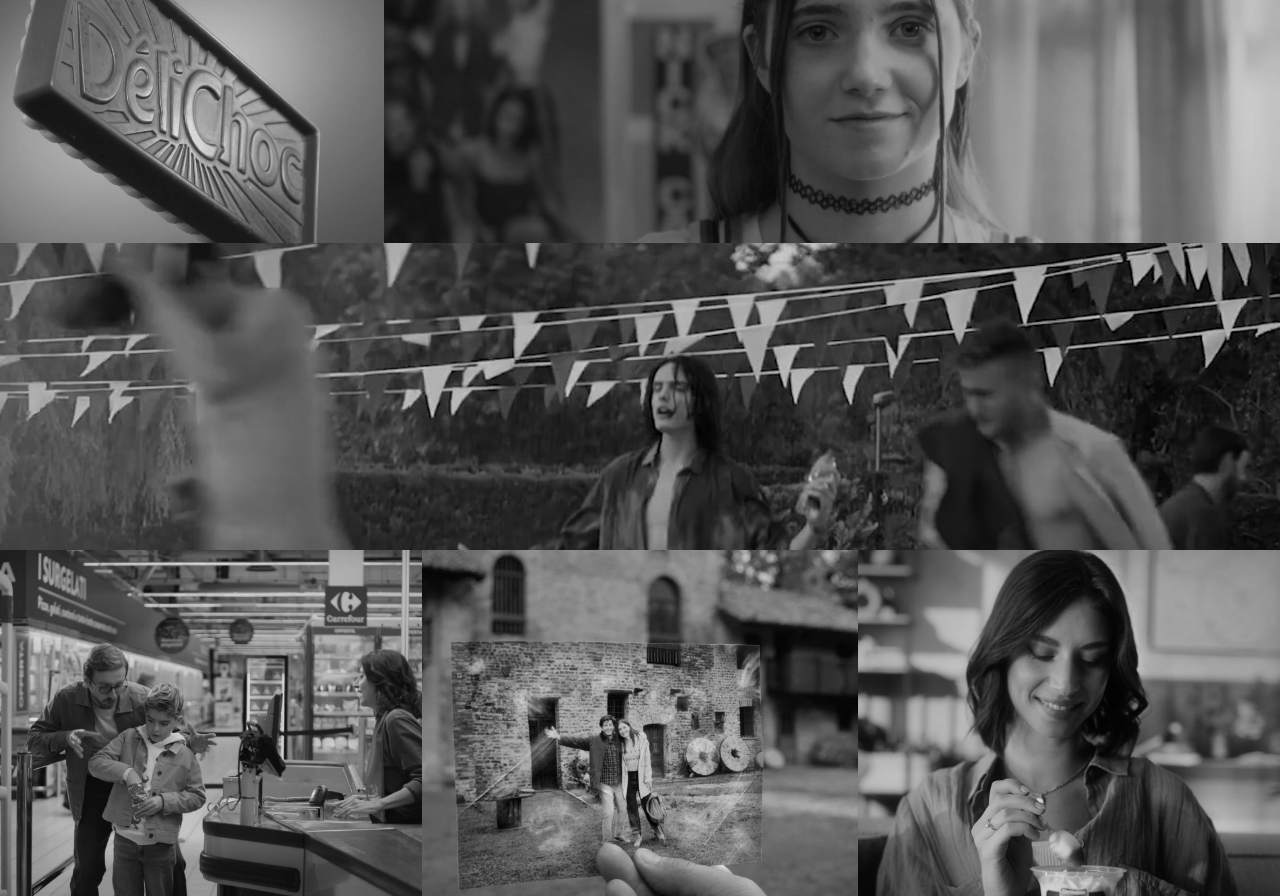
==== commit dde2588f: "Aggiornamento portfolio" ====
--- a/portfolio.html
+++ b/portfolio.html
@@ -756,7 +756,47 @@
 }
 
 if(id === '1185205059'){
-credit.classList.add('credit-black');
+if(window.innerWidth > 900){
+    credit.classList.add('credit-black');
+}
+credit.innerHTML = `   DIRECTOR: BRUNO + NICO<br>
+  AGENCY: ATOMO MANAGEMENT<br
+  PRODUCTION: ATOMO MANAGEMENT
+  `;
+
+}
+
+if(id === '1185171024'){
+if(window.innerWidth > 900){
+    credit.classList.add('credit-black');
+}
+credit.innerHTML = `   DIRECTOR: CARLO ARTURO SIGON<br>
+  AGENCY: M&C SAATCHI<br>
+  PRODUCTION: AKITA
+  `;
+
+}
+
+if(id === '1185120048'){
+if(window.innerWidth > 900){
+    credit.classList.add('credit-black');
+}
+credit.innerHTML = `   DIRECTOR: CESARE CICARDINI<br>
+  PRODUCTION: TWIN STUDIO
+  `;
+
+}
+
+if(id === '1185173892'){
+
+credit.innerHTML = `   DIRECTOR: ROBERTO BATTAGLIA<br>
+  AGENCY: BATTAGLIA CAMPORA CREATIVE STUDIO
+  `;
+
+}
+
+if(id === '1184770772'){
+
 credit.innerHTML = `   DIRECTOR: BRUNO + NICO<br>
   AGENCY: ATOMO MANAGEMENT<br>
   PRODUCTION: ATOMO MANAGEMENT
@@ -764,7 +804,78 @@
 
 }
 
-if(id === '1185171024'){
+if(id === '1185188072'){
+
+credit.innerHTML = `   DIRECTOR: ALESSIO FAVA<br>
+  AGENCY: DLVBBDO<br>
+  PRODUCTION: FILMASTER
+  `;
+
+}
+
+if(id === '1185200396'){
+
+credit.innerHTML = `   AGENCY: ATOMO MANAGEMENT<br>
+  PRODUCTION: ATOMO MANAGEMENT
+  `;
+
+}
+
+if(id === '1191499614'){
+
+credit.innerHTML = `   AGENCY: FREEDA MEDIA
+  `;
+
+}
+
+if(id === '1185202696'){
+
+credit.innerHTML = `   DIRECTOR: VESA MANNINEN<br>
+  AGENCY: ARMANDO TESTA<br>
+  PRODUCTION: THE FAMILY
+  `;
+
+}
+
+if(id === '1185194768'){
+
+credit.innerHTML = `   DIRECTOR: TOMMASO BERTÈ<br>
+  AGENCY: DLV BBDO<br>
+  PRODUCTION: AKITA
+  `;
+
+}
+
+if(id === '1189698431'){
+
+credit.innerHTML = `   DIRECTOR: ES POIRE<br>
+  AGENCY: RED<br>
+  PRODUCTION: HAIBUN
+  `;
+
+}
+
+if(id === '1185191646'){
+if(window.innerWidth > 900){
+    credit.classList.add('credit-black');
+}
+credit.innerHTML = `   DIRECTOR: LUCA LUCINI<br>
+  AGENCY: SKY<br>
+  PRODUCTION: AKITA
+  `;
+
+}
+
+if(id === '1185209198'){
+
+credit.innerHTML = `   DIRECTOR: JACOPO CARAPELLI<br>
+  AGENCY: WPP<br>
+  PRODUCTION: FILMASTER
+  `;
+
+}
+
+if(id === '1185211191'){
 
 credit.innerHTML = `   DIRECTOR: CARLO ARTURO SIGON<br>
   AGENCY: M&C SAATCHI<br>
@@ -773,109 +884,6 @@
 
 }
 
-if(id === '1185120048'){
-credit.classList.add('credit-black');
-credit.innerHTML = `   DIRECTOR: CESARE CICARDINI<br>
-  PRODUCTION: TWIN STUDIO
-  `;
-
-}
-
-if(id === '1185173892'){
-
-credit.innerHTML = `   DIRECTOR: ROBERTO BATTAGLIA<br>
-  AGENCY: BATTAGLIA CAMPORA CREATIVE STUDIO
-  `;
-
-}
-
-if(id === '1184770772'){
-
-credit.innerHTML = `   DIRECTOR: BRUNO + NICO<br>
-  AGENCY: ATOMO MANAGEMENT<br>
-  PRODUCTION: ATOMO MANAGEMENT
-  `;
-
-}
-
-if(id === '1185188072'){
-
-credit.innerHTML = `   DIRECTOR: ALESSIO FAVA<br>
-  AGENCY: DLVBBDO<br>
-  PRODUCTION: FILMASTER
-  `;
-
-}
-
-if(id === '1185200396'){
-
-credit.innerHTML = `   AGENCY: ATOMO MANAGEMENT<br>
-  PRODUCTION: ATOMO MANAGEMENT
-  `;
-
-}
-
-if(id === '1191499614'){
-
-credit.innerHTML = `   AGENCY: FREEDA MEDIA
-  `;
-
-}
-
-if(id === '1185202696'){
-
-credit.innerHTML = `   DIRECTOR: VESA MANNINEN<br>
-  AGENCY: ARMANDO TESTA<br>
-  PRODUCTION: THE FAMILY
-  `;
-
-}
-
-if(id === '1185194768'){
-
-credit.innerHTML = `   DIRECTOR: TOMMASO BERTÈ<br>
-  AGENCY: DLV BBDO<br>
-  PRODUCTION: AKITA
-  `;
-
-}
-
-if(id === '1189698431'){
-
-credit.innerHTML = `   DIRECTOR: ES POIRE<br>
-  AGENCY: RED<br>
-  PRODUCTION: HAIBUN
-  `;
-
-}
-
-if(id === '1185191646'){
-credit.classList.add('credit-black');
-credit.innerHTML = `   DIRECTOR: LUCA LUCINI<br>
-  AGENCY: SKY<br>
-  PRODUCTION: AKITA
-  `;
-
-}
-
-if(id === '1185209198'){
-
-credit.innerHTML = `   DIRECTOR: JACOPO CARAPELLI<br>
-  AGENCY: WPP<br>
-  PRODUCTION: FILMASTER
-  `;
-
-}
-
-if(id === '1185211191'){
-
-credit.innerHTML = `   DIRECTOR: CARLO ARTURO SIGON<br>
-  AGENCY: M&C SAATCHI<br>
-  PRODUCTION: AKITA
-  `;
-
-}
-
 if(id === '1191221382'){
 
 credit.innerHTML = `   AGENCY: FREEDA MEDIA
@@ -893,7 +901,9 @@
 }
 
 if(id === '1200087025'){
-credit.classList.add('credit-black');
+if(window.innerWidth > 900){
+    credit.classList.add('credit-black');
+}
 credit.innerHTML = `   AGENCY: FREEDA MEDIA
   `;
 
--- a/style.css
+++ b/style.css
@@ -973,6 +973,51 @@
 
     height:50vw !important;
   }
+  .card-5  { grid-column:1; grid-row:1; } /* BULGARI OLYMPIA */
+.card-4  { grid-column:2; grid-row:1; } /* KINDERINI */
+
+.card-2  { grid-column:1; grid-row:2; } /* BULGARI TBG SAGA */
+.card-1  { grid-column:2; grid-row:2; } /* MULLER */
+
+.card-3  { grid-column:1; grid-row:3; } /* CALZEDONIA */
+
+.card-6  { grid-column:2; grid-row:3; }
+
+.card-7  { grid-column:1; grid-row:4; }
+.card-8  { grid-column:2; grid-row:4; }
+
+.card-9  { grid-column:1; grid-row:5; }
+.card-10 { grid-column:2; grid-row:5; }
+
+.card-11 { grid-column:1; grid-row:6; }
+.card-19 { grid-column:2; grid-row:6; }
+
+.card-12 { grid-column:1; grid-row:7; }
+.card-13 { grid-column:2; grid-row:7; }
+
+.card-14 { grid-column:1; grid-row:8; }
+.card-15 { grid-column:2; grid-row:8; }
+
+.card-16 { grid-column:1; grid-row:9; }
+.card-17 { grid-column:2; grid-row:9; }
+
+.card-18 { grid-column:1; grid-row:10; }
+.card-20 { grid-column:2; grid-row:10; }
+
+.card-21 { grid-column:1; grid-row:11; }
+.card-22 { grid-column:2; grid-row:11; }
+
+.card-23 { grid-column:1; grid-row:12; }
+.card-24 { grid-column:2; grid-row:12; }
+
+.card-25 { grid-column:1; grid-row:13; }
+.card-26 { grid-column:2; grid-row:13; }
+
+.card-27{
+    grid-column:1 / 3;
+    grid-row:14;
+    height:60vw !important;
+}
   .card-27{
   grid-column:1 / 3;
   height:60vw !important;
